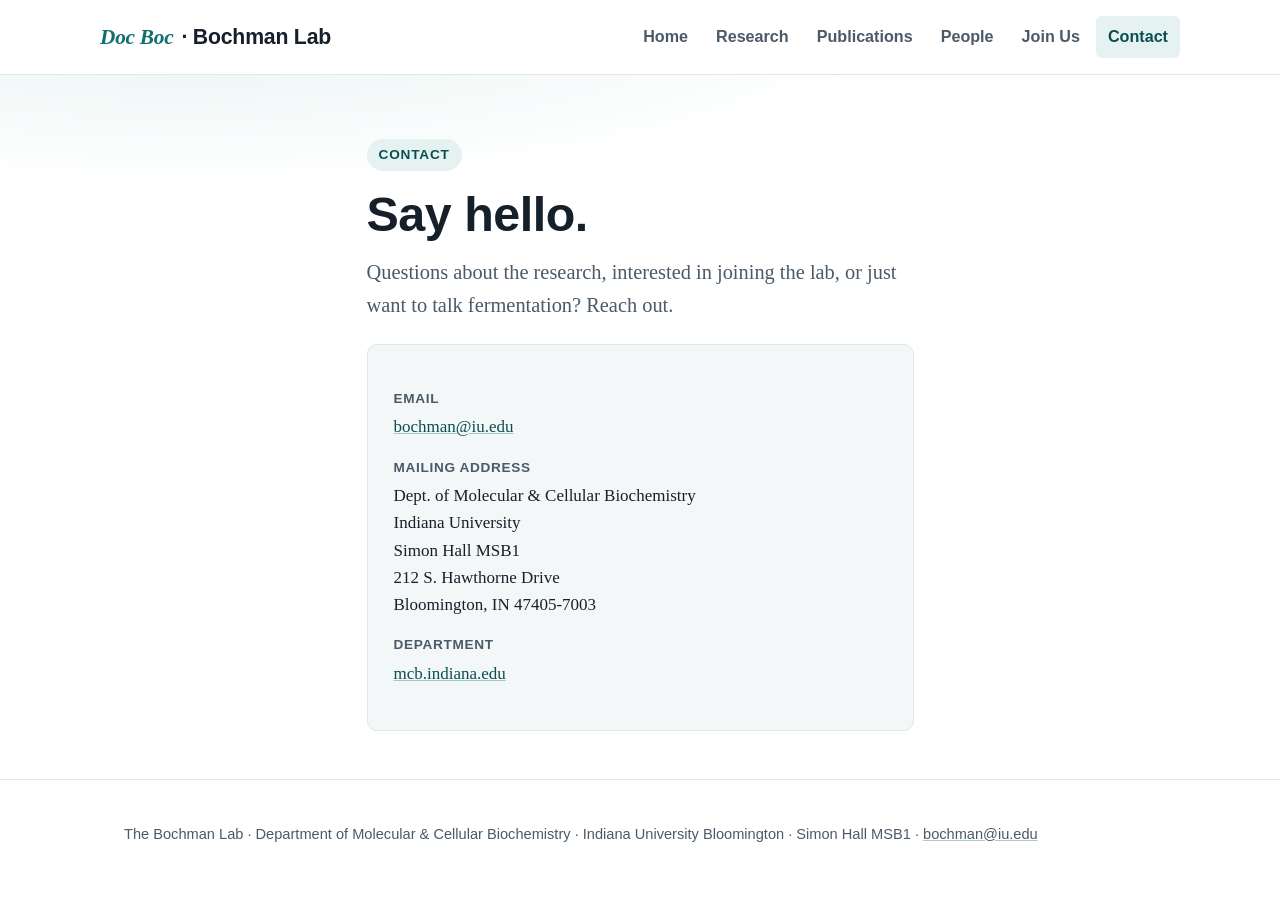
==== contact.html @ b9a24dfe "Initial site upload" ====
<!DOCTYPE html>
<html lang="en">
<head>
<meta charset="UTF-8">
<meta name="viewport" content="width=device-width, initial-scale=1.0">
<title>Contact — The Bochman Lab</title>
<link rel="stylesheet" href="style.css">
</head>
<body>

<header class="site-header">
  <div class="wrap nav-row">
    <a class="brand" href="index.html"><span class="mark">Doc Boc</span> · Bochman Lab</a>
    <nav class="primary" aria-label="Primary">
      <ul>
        <li><a href="index.html">Home</a></li>
        <li><a href="research.html">Research</a></li>
        <li><a href="publications.html">Publications</a></li>
        <li><a href="people.html">People</a></li>
        <li><a href="join.html">Join Us</a></li>
        <li><a href="contact.html" aria-current="page">Contact</a></li>
      </ul>
    </nav>
  </div>
</header>

<section class="hero">
  <div class="wrap prose">
    <span class="tag">Contact</span>
    <h1>Say hello.</h1>
    <p class="lede">Questions about the research, interested in joining the lab, or just want to talk fermentation? Reach out.</p>

    <div class="contact-block">
      <dl>
        <dt>Email</dt>
        <dd><a href="mailto:bochman@iu.edu">bochman@iu.edu</a></dd>

        <dt>Mailing address</dt>
        <dd>Dept. of Molecular &amp; Cellular Biochemistry<br>
        Indiana University<br>
        Simon Hall MSB1<br>
        212 S. Hawthorne Drive<br>
        Bloomington, IN 47405-7003</dd>

        <dt>Department</dt>
        <dd><a href="https://mcb.indiana.edu/" target="_blank" rel="noopener">mcb.indiana.edu</a></dd>
      </dl>
    </div>
  </div>
</section>

<footer class="site-footer">
  <div class="wrap">
    <p>The Bochman Lab &middot; Department of Molecular &amp; Cellular Biochemistry &middot; Indiana University Bloomington &middot; Simon Hall MSB1 &middot; <a href="mailto:bochman@iu.edu">bochman@iu.edu</a></p>
  </div>
</footer>

<script src="main.js"></script>
</body>
</html>
---- style.css ----
/* Bochman Lab — shared stylesheet */

:root {
  --ink: #16202b;
  --ink-soft: #4b5a68;
  --paper: #ffffff;
  --paper-tint: #f4f7f8;
  --line: #e1e7ea;
  --accent: #0f6e6e;
  --accent-dark: #0a4f4f;
  --accent-tint: #e6f2f1;
  --accent-2: #c4432b;
  --radius: 10px;
  --maxw: 1080px;
  font-size: 17px;
}

* { box-sizing: border-box; }

html { scroll-behavior: smooth; }

body {
  margin: 0;
  font-family: "Iowan Old Style", "Palatino Linotype", Georgia, "Times New Roman", serif;
  color: var(--ink);
  background: var(--paper);
  line-height: 1.6;
}

h1, h2, h3, h4, .brand {
  font-family: -apple-system, BlinkMacSystemFont, "Segoe UI", Helvetica, Arial, sans-serif;
  font-weight: 700;
  letter-spacing: -0.01em;
  color: var(--ink);
}

a { color: var(--accent-dark); text-decoration-color: rgba(15,110,110,0.35); }
a:hover { text-decoration-color: currentColor; }

.wrap {
  max-width: var(--maxw);
  margin: 0 auto;
  padding: 0 24px;
}

/* ---------- header / nav ---------- */

header.site-header {
  border-bottom: 1px solid var(--line);
  position: sticky;
  top: 0;
  background: rgba(255,255,255,0.92);
  backdrop-filter: saturate(180%) blur(6px);
  z-index: 20;
}

.nav-row {
  display: flex;
  align-items: center;
  justify-content: space-between;
  padding: 16px 0;
  gap: 16px;
}

.brand {
  display: flex;
  align-items: baseline;
  gap: 8px;
  font-size: 1.25rem;
  text-decoration: none;
  color: var(--ink);
  white-space: nowrap;
}

.brand .mark {
  color: var(--accent);
  font-family: Georgia, serif;
  font-style: italic;
  font-weight: 700;
}

nav.primary { display: flex; }
nav.primary ul {
  list-style: none;
  display: flex;
  gap: 4px;
  margin: 0;
  padding: 0;
  flex-wrap: wrap;
}
nav.primary a {
  font-family: -apple-system, BlinkMacSystemFont, "Segoe UI", Helvetica, Arial, sans-serif;
  display: inline-block;
  padding: 8px 12px;
  border-radius: 6px;
  color: var(--ink-soft);
  text-decoration: none;
  font-size: 0.95rem;
  font-weight: 600;
}
nav.primary a:hover, nav.primary a[aria-current="page"] {
  background: var(--accent-tint);
  color: var(--accent-dark);
}

.nav-toggle { display: none; }

@media (max-width: 720px) {
  nav.primary ul { gap: 0; }
  nav.primary a { padding: 8px 8px; font-size: 0.88rem; }
}

/* ---------- hero ---------- */

.hero {
  padding: 64px 0 48px;
  background:
    radial-gradient(1200px 300px at 15% -10%, var(--accent-tint), transparent 60%);
}
.hero h1 {
  font-size: clamp(2rem, 4vw, 2.85rem);
  margin: 0 0 14px;
  line-height: 1.15;
}
.hero .lede {
  font-size: 1.2rem;
  color: var(--ink-soft);
  max-width: 62ch;
  margin: 0 0 22px;
}
.hero .tag {
  display: inline-block;
  font-family: -apple-system, BlinkMacSystemFont, "Segoe UI", Helvetica, Arial, sans-serif;
  font-size: 0.8rem;
  font-weight: 700;
  letter-spacing: 0.06em;
  text-transform: uppercase;
  color: var(--accent-dark);
  background: var(--accent-tint);
  border-radius: 999px;
  padding: 5px 12px;
  margin-bottom: 16px;
}

/* ---------- sections / cards ---------- */

section { padding: 40px 0; }
section.tint { background: var(--paper-tint); }
section h2 {
  font-size: 1.6rem;
  margin: 0 0 8px;
}
section .section-sub {
  color: var(--ink-soft);
  margin: 0 0 28px;
  max-width: 64ch;
}

.grid {
  display: grid;
  grid-template-columns: repeat(auto-fit, minmax(230px, 1fr));
  gap: 18px;
}

.card {
  display: block;
  background: var(--paper);
  border: 1px solid var(--line);
  border-radius: var(--radius);
  padding: 22px;
  text-decoration: none;
  color: inherit;
  transition: box-shadow 0.15s ease, transform 0.15s ease, border-color 0.15s ease;
}
a.card:hover {
  box-shadow: 0 6px 20px rgba(16,32,40,0.08);
  transform: translateY(-2px);
  border-color: var(--accent);
}
.card h3 {
  margin: 0 0 8px;
  font-size: 1.08rem;
  color: var(--accent-dark);
}
.card p { margin: 0; color: var(--ink-soft); font-size: 0.96rem; }

/* ---------- publications ---------- */

.pub-controls {
  display: flex;
  gap: 10px;
  align-items: center;
  flex-wrap: wrap;
  margin-bottom: 22px;
}
.pub-controls input[type="search"] {
  font: inherit;
  padding: 9px 12px;
  border: 1px solid var(--line);
  border-radius: 8px;
  min-width: 240px;
  flex: 1;
}
.pub-note {
  font-family: -apple-system, BlinkMacSystemFont, "Segoe UI", Helvetica, Arial, sans-serif;
  font-size: 0.85rem;
  color: var(--ink-soft);
  background: var(--accent-tint);
  border-radius: 8px;
  padding: 10px 14px;
  margin-bottom: 24px;
}
ol.pub-list {
  list-style: none;
  margin: 0;
  padding: 0;
  counter-reset: pub;
}
ol.pub-list li {
  padding: 14px 0;
  border-bottom: 1px solid var(--line);
  display: flex;
  gap: 14px;
}
ol.pub-list li .yr {
  font-family: -apple-system, BlinkMacSystemFont, "Segoe UI", Helvetica, Arial, sans-serif;
  font-weight: 700;
  color: var(--accent-dark);
  min-width: 3.2em;
}
.pub-authors { color: var(--ink-soft); }
.pub-authors b { color: var(--ink); font-weight: 600; }
.pub-journal { font-style: italic; color: var(--ink-soft); font-size: 0.95rem; }
.badge {
  display: inline-block;
  font-family: -apple-system, BlinkMacSystemFont, "Segoe UI", Helvetica, Arial, sans-serif;
  font-size: 0.7rem;
  font-weight: 700;
  text-transform: uppercase;
  letter-spacing: 0.04em;
  border-radius: 4px;
  padding: 2px 6px;
  margin-left: 8px;
  background: #fbe9e4;
  color: var(--accent-2);
  vertical-align: middle;
}

/* ---------- people ---------- */

.person {
  display: grid;
  grid-template-columns: 1fr;
  gap: 4px;
  padding: 18px 0;
  border-bottom: 1px solid var(--line);
}
.person .name {
  font-family: -apple-system, BlinkMacSystemFont, "Segoe UI", Helvetica, Arial, sans-serif;
  font-weight: 700;
  font-size: 1.02rem;
}
.person .role { color: var(--accent-dark); font-size: 0.9rem; font-family: -apple-system, BlinkMacSystemFont, "Segoe UI", Helvetica, Arial, sans-serif; }
.person .bio { color: var(--ink-soft); font-size: 0.96rem; margin-top: 4px; }
.alumni-list { columns: 2; column-gap: 32px; }
@media (max-width: 640px) { .alumni-list { columns: 1; } }
.alumni-list li { break-inside: avoid; margin-bottom: 8px; color: var(--ink-soft); }
.alumni-list li b { color: var(--ink); }

/* ---------- misc ---------- */

.btn {
  display: inline-block;
  font-family: -apple-system, BlinkMacSystemFont, "Segoe UI", Helvetica, Arial, sans-serif;
  font-weight: 700;
  font-size: 0.92rem;
  background: var(--accent);
  color: #fff !important;
  text-decoration: none;
  padding: 11px 20px;
  border-radius: 8px;
}
.btn:hover { background: var(--accent-dark); }
.btn.ghost {
  background: transparent;
  color: var(--accent-dark) !important;
  border: 1.5px solid var(--accent);
}

.contact-block {
  background: var(--paper-tint);
  border: 1px solid var(--line);
  border-radius: var(--radius);
  padding: 26px;
  margin-top: 16px;
}
.contact-block dt {
  font-family: -apple-system, BlinkMacSystemFont, "Segoe UI", Helvetica, Arial, sans-serif;
  font-weight: 700;
  font-size: 0.8rem;
  text-transform: uppercase;
  letter-spacing: 0.05em;
  color: var(--ink-soft);
  margin-top: 16px;
}
.contact-block dt:first-child { margin-top: 0; }
.contact-block dd { margin: 4px 0 0; }

footer.site-footer {
  border-top: 1px solid var(--line);
  padding: 28px 0 40px;
  color: var(--ink-soft);
  font-family: -apple-system, BlinkMacSystemFont, "Segoe UI", Helvetica, Arial, sans-serif;
  font-size: 0.86rem;
}
footer.site-footer a { color: var(--ink-soft); }

.breadcrumb {
  font-family: -apple-system, BlinkMacSystemFont, "Segoe UI", Helvetica, Arial, sans-serif;
  font-size: 0.85rem;
  color: var(--ink-soft);
  margin-bottom: 10px;
}
.breadcrumb a { color: var(--ink-soft); }

.prose { max-width: 70ch; }
.prose p { margin: 0 0 16px; }

/* ---------- protocols ---------- */

.protocol-toc {
  columns: 2;
  column-gap: 28px;
  list-style: decimal;
  padding-left: 1.2em;
  margin: 0 0 8px;
}
@media (max-width: 640px) { .protocol-toc { columns: 1; } }
.protocol-toc li { margin-bottom: 6px; break-inside: avoid; }
.protocol-toc a { font-family: -apple-system, BlinkMacSystemFont, "Segoe UI", Helvetica, Arial, sans-serif; font-size: 0.95rem; }

article.protocol {
  padding: 32px 0;
  border-bottom: 1px solid var(--line);
  scroll-margin-top: 90px;
}
article.protocol h3 {
  font-size: 1.25rem;
  margin: 0 0 4px;
}
article.protocol .protocol-date {
  font-family: -apple-system, BlinkMacSystemFont, "Segoe UI", Helvetica, Arial, sans-serif;
  font-size: 0.78rem;
  color: var(--ink-soft);
  margin-bottom: 14px;
}
.protocol-body { max-width: 72ch; }
.protocol-body p { margin: 0 0 12px; }
.protocol-body ol, .protocol-body ul { margin: 0 0 12px; padding-left: 1.4em; }
.protocol-body li { margin-bottom: 6px; }
.protocol-body table {
  border-collapse: collapse;
  margin: 0 0 16px;
  font-size: 0.92rem;
}
.protocol-body table th, .protocol-body table td {
  border: 1px solid var(--line);
  padding: 5px 10px;
  text-align: left;
}
.protocol-body .caution {
  background: #fbe9e4;
  color: var(--accent-2);
  border-radius: 6px;
  padding: 10px 14px;
  font-weight: 700;
  font-family: -apple-system, BlinkMacSystemFont, "Segoe UI", Helvetica, Arial, sans-serif;
  font-size: 0.85rem;
  margin-bottom: 14px;
}
.back-to-top {
  font-family: -apple-system, BlinkMacSystemFont, "Segoe UI", Helvetica, Arial, sans-serif;
  font-size: 0.85rem;
}
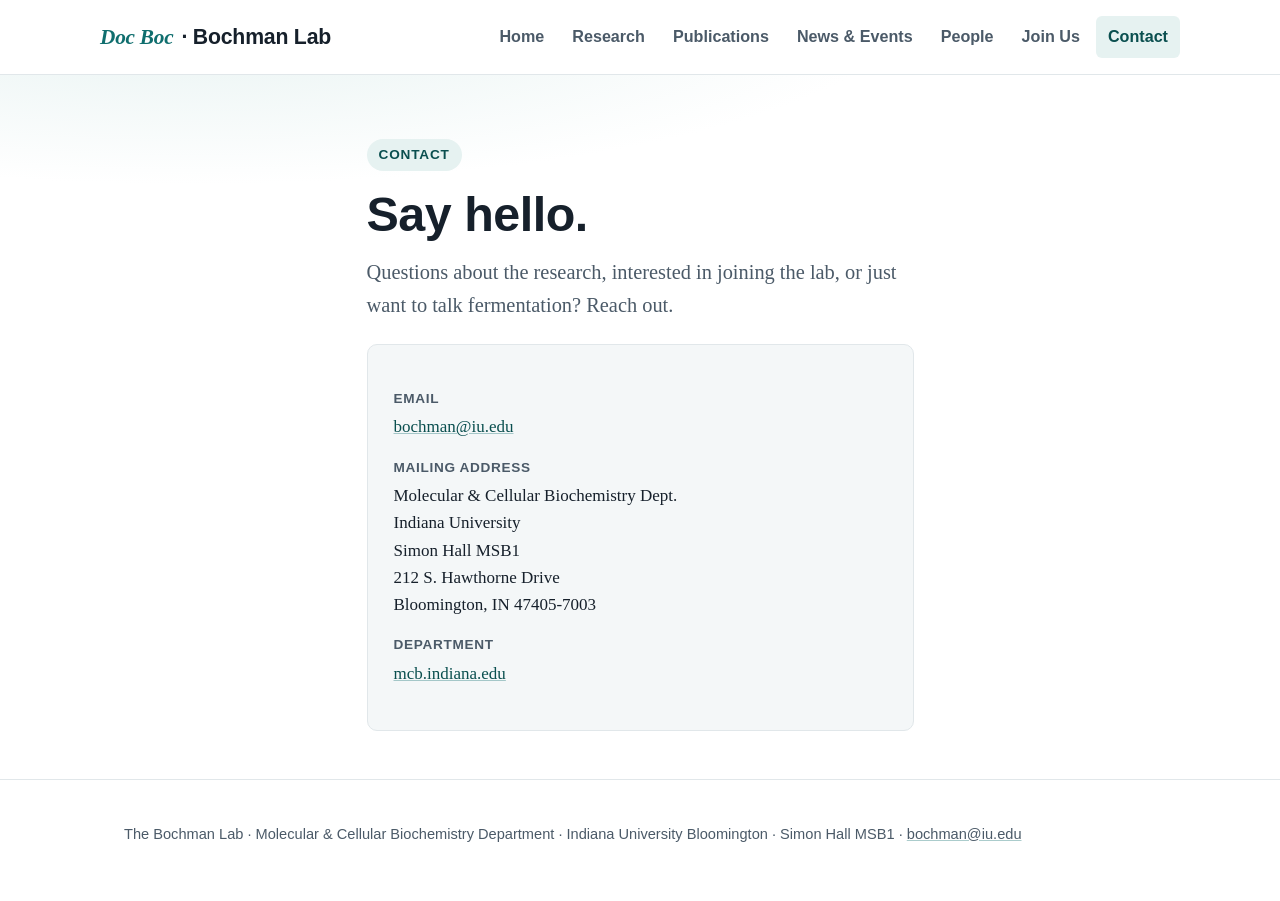
==== commit f83366b6: "Update site: dept. name order, tagline, PIF1 mention, News & Events page" ====
--- a/contact.html
+++ b/contact.html
@@ -16,6 +16,7 @@
         <li><a href="index.html">Home</a></li>
         <li><a href="research.html">Research</a></li>
         <li><a href="publications.html">Publications</a></li>
+        <li><a href="news-events.html">News &amp; Events</a></li>
         <li><a href="people.html">People</a></li>
         <li><a href="join.html">Join Us</a></li>
         <li><a href="contact.html" aria-current="page">Contact</a></li>
@@ -36,7 +37,7 @@
         <dd><a href="mailto:bochman@iu.edu">bochman@iu.edu</a></dd>
 
         <dt>Mailing address</dt>
-        <dd>Dept. of Molecular &amp; Cellular Biochemistry<br>
+        <dd>Molecular &amp; Cellular Biochemistry Dept.<br>
         Indiana University<br>
         Simon Hall MSB1<br>
         212 S. Hawthorne Drive<br>
@@ -51,7 +52,7 @@
 
 <footer class="site-footer">
   <div class="wrap">
-    <p>The Bochman Lab &middot; Department of Molecular &amp; Cellular Biochemistry &middot; Indiana University Bloomington &middot; Simon Hall MSB1 &middot; <a href="mailto:bochman@iu.edu">bochman@iu.edu</a></p>
+    <p>The Bochman Lab &middot; Molecular &amp; Cellular Biochemistry Department &middot; Indiana University Bloomington &middot; Simon Hall MSB1 &middot; <a href="mailto:bochman@iu.edu">bochman@iu.edu</a></p>
   </div>
 </footer>
 
--- a/style.css
+++ b/style.css
@@ -231,6 +231,16 @@
 .pub-authors { color: var(--ink-soft); }
 .pub-authors b { color: var(--ink); font-weight: 600; }
 .pub-journal { font-style: italic; color: var(--ink-soft); font-size: 0.95rem; }
+
+/* ---------- news & events ---------- */
+
+.news-date {
+  font-family: -apple-system, BlinkMacSystemFont, "Segoe UI", Helvetica, Arial, sans-serif;
+  font-size: 0.82rem;
+  font-weight: 700;
+  color: var(--ink-soft);
+}
+.news-desc { color: var(--ink); }
 .badge {
   display: inline-block;
   font-family: -apple-system, BlinkMacSystemFont, "Segoe UI", Helvetica, Arial, sans-serif;
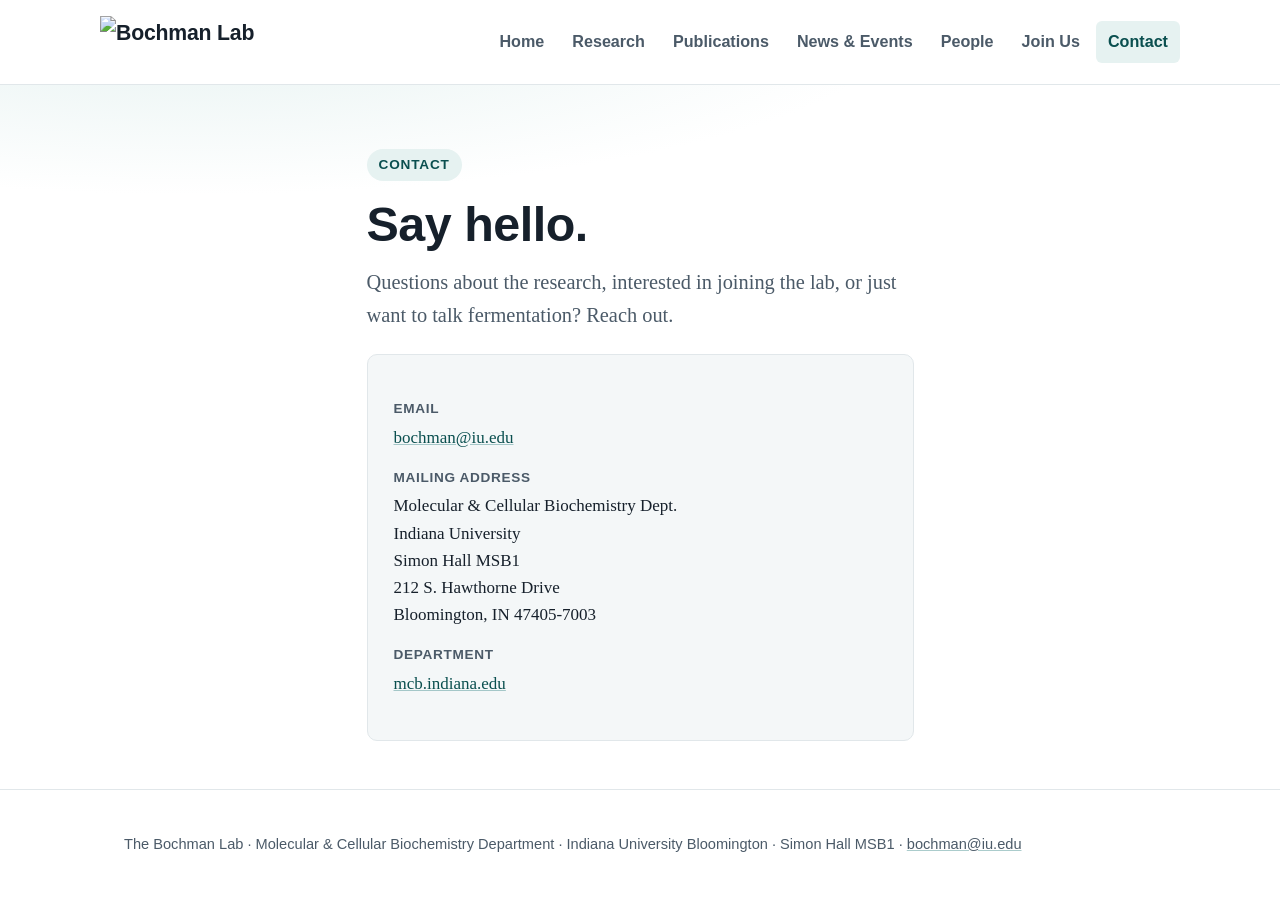
==== commit b06a5b15: "Add new logo, trim home page copy, automate publications page, update People and Join Us pages" ====
--- a/contact.html
+++ b/contact.html
@@ -10,7 +10,7 @@
 
 <header class="site-header">
   <div class="wrap nav-row">
-    <a class="brand" href="index.html"><span class="mark">Doc Boc</span> · Bochman Lab</a>
+    <a class="brand" href="index.html"><img src="images/bochman-lab-logo.png" alt="Bochman Lab" class="brand-logo"></a>
     <nav class="primary" aria-label="Primary">
       <ul>
         <li><a href="index.html">Home</a></li>
--- a/style.css
+++ b/style.css
@@ -79,6 +79,12 @@
   font-weight: 700;
 }
 
+.brand-logo {
+  height: 52px;
+  width: auto;
+  display: block;
+}
+
 nav.primary { display: flex; }
 nav.primary ul {
   list-style: none;
@@ -272,6 +278,20 @@
 }
 .person .role { color: var(--accent-dark); font-size: 0.9rem; font-family: -apple-system, BlinkMacSystemFont, "Segoe UI", Helvetica, Arial, sans-serif; }
 .person .bio { color: var(--ink-soft); font-size: 0.96rem; margin-top: 4px; }
+.person-photo {
+  display: flex;
+  align-items: center;
+  gap: 16px;
+}
+.person-photo .name, .person-photo .role { margin: 0; }
+.person-avatar {
+  width: 64px;
+  height: 64px;
+  border-radius: 50%;
+  object-fit: cover;
+  flex-shrink: 0;
+  border: 1px solid var(--line);
+}
 .alumni-list { columns: 2; column-gap: 32px; }
 @media (max-width: 640px) { .alumni-list { columns: 1; } }
 .alumni-list li { break-inside: avoid; margin-bottom: 8px; color: var(--ink-soft); }
@@ -335,6 +355,23 @@
 
 .prose { max-width: 70ch; }
 .prose p { margin: 0 0 16px; }
+
+.photo-figure {
+  margin: 8px 0 28px;
+}
+.photo-figure img {
+  display: block;
+  width: 100%;
+  max-width: 640px;
+  border-radius: var(--radius);
+  border: 1px solid var(--line);
+}
+.photo-figure figcaption {
+  font-family: -apple-system, BlinkMacSystemFont, "Segoe UI", Helvetica, Arial, sans-serif;
+  font-size: 0.85rem;
+  color: var(--ink-soft);
+  margin-top: 8px;
+}
 
 /* ---------- protocols ---------- */
 
